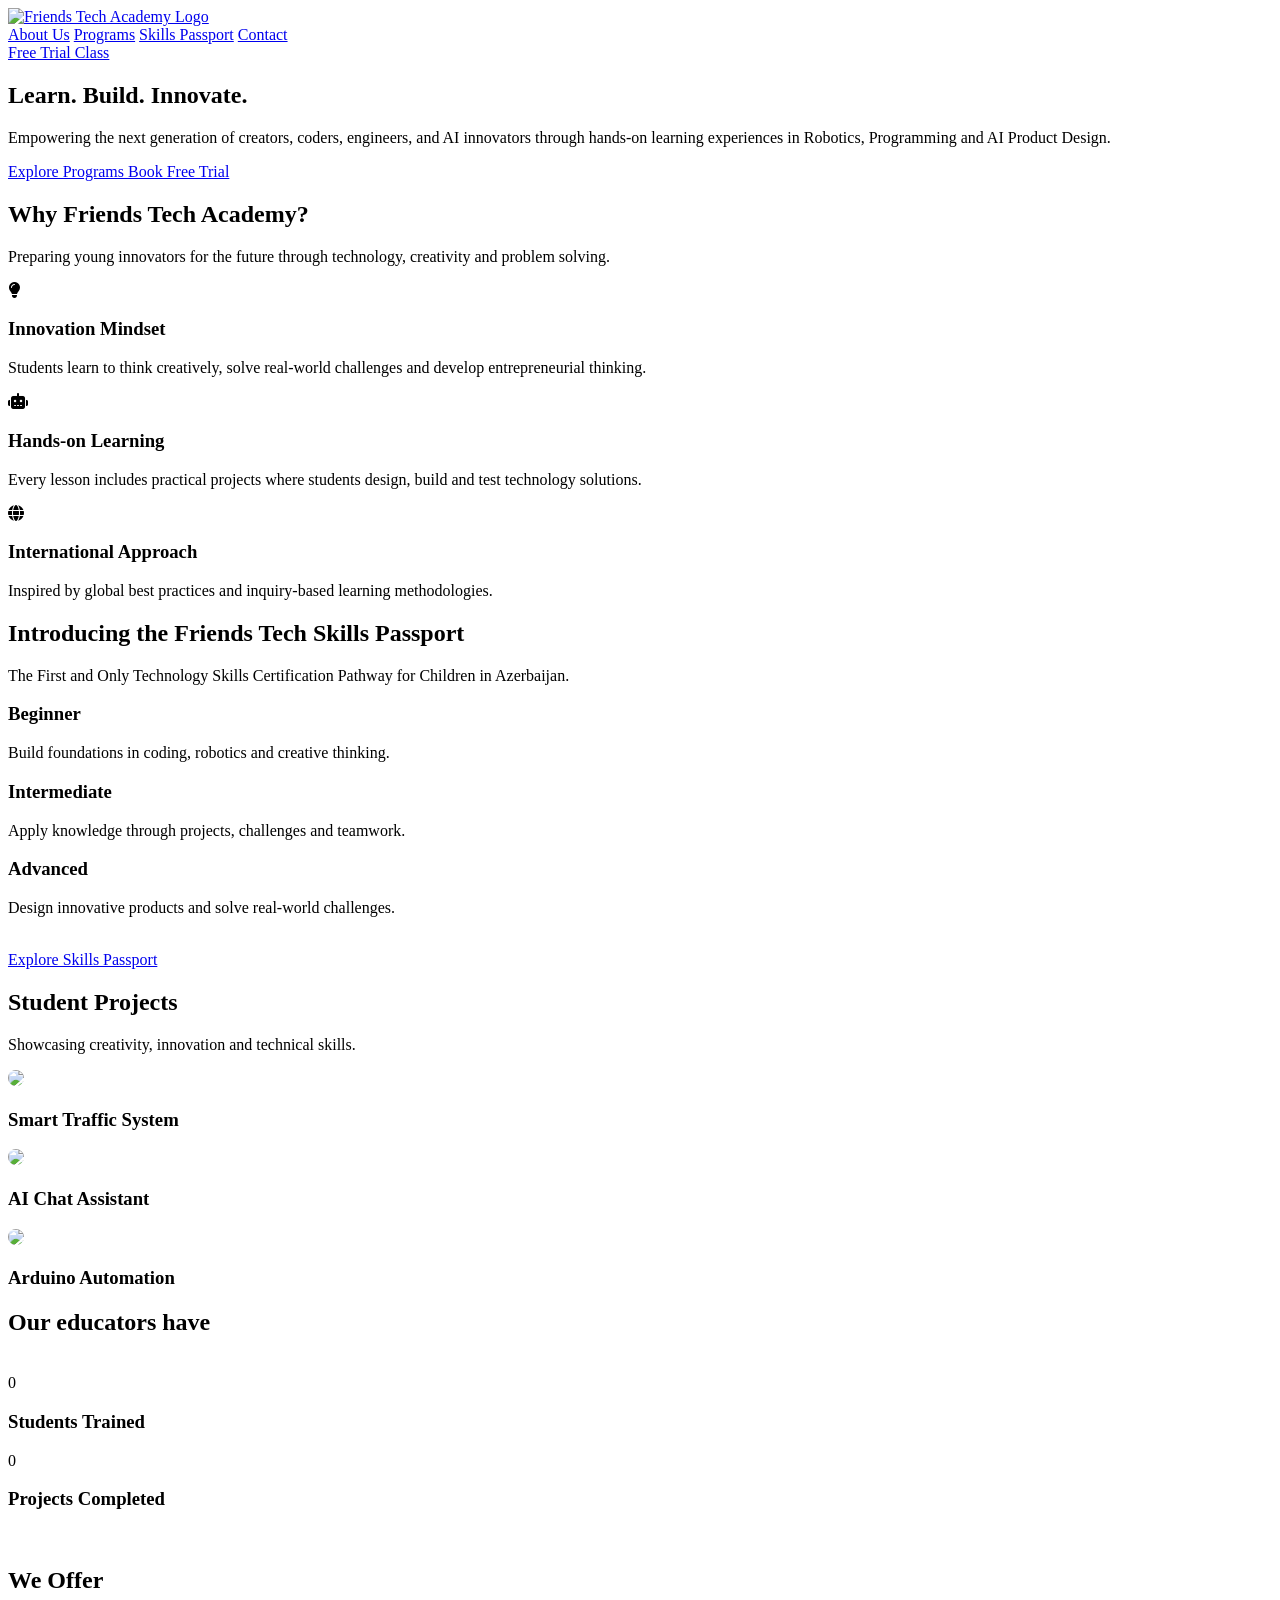
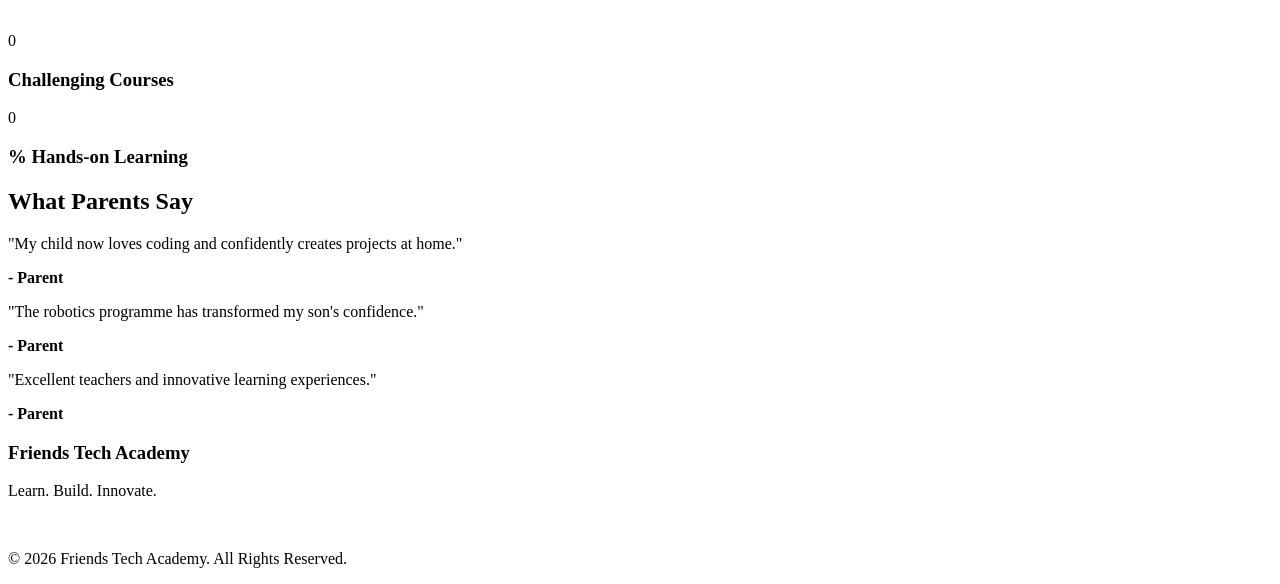
==== index.html @ 00c4d1c6 "Upload Friends Tech Academy website" ====
<!DOCTYPE html>
<html lang="en">

<head>

    <meta charset="UTF-8">
    <meta name="viewport" content="width=device-width, initial-scale=1.0">

    <title>Friends Tech Academy | Learn. Build. Innovate.</title>

    <link rel="stylesheet" href="styles.css">

    <!-- Google Font -->
    <link href="https://fonts.googleapis.com/css2?family=Poppins:wght@300;400;500;600;700&display=swap" rel="stylesheet">

    <!-- Font Awesome -->
    <link rel="stylesheet"
        href="https://cdnjs.cloudflare.com/ajax/libs/font-awesome/6.5.1/css/all.min.css">

</head>

<body>

    <!-- ==========================
         NAVIGATION
    =========================== -->

  <nav>

    <div class="nav-container">

        <div class="logo">

            <a href="index.html">
                <img src="logo2.png"
                     alt="Friends Tech Academy Logo">
            </a>

        </div>

        <div class="nav-links">

            <a href="Aboutus.html">About Us</a>
            <a href="programs.html">Programs</a>
            <a href="passport.html">Skills Passport</a>
            <a href="contact.html">Contact</a>

        </div>

        <a href="contact.html" class="btn">
            Free Trial Class
        </a>

    </div>

</nav>

    <!-- ==========================
         HERO SECTION
    =========================== -->

    <section class="hero" id="home">

        <div class="hero-content reveal">

            <h1>
                Learn. Build.
                <span>Innovate.</span>
            </h1>

            <p>

                Empowering the next generation of creators,
                coders, engineers, and AI innovators through
                hands-on learning experiences in Robotics,
                Programming and AI Product Design.

            </p>

            <div class="hero-buttons">

                <a href="programs.html" class="btn">
                    Explore Programs
                </a>

                <a href="contact.HTML" class="btn">
                    Book Free Trial
                </a>

            </div>

        </div>

    </section>

    <!-- ==========================
         ABOUT
    =========================== -->

    <section id="about">

        <div class="section-title reveal">

            <h2>Why Friends Tech Academy?</h2>

            <p>
                Preparing young innovators for the future through
                technology, creativity and problem solving.
            </p>

        </div>

        <div class="program-grid">

            <div class="program-card reveal">

                <i class="fas fa-lightbulb"></i>

                <h3>Innovation Mindset</h3>

                <p>
                    Students learn to think creatively,
                    solve real-world challenges and
                    develop entrepreneurial thinking.
                </p>

            </div>

            <div class="program-card reveal">

                <i class="fas fa-robot"></i>

                <h3>Hands-on Learning</h3>

                <p>
                    Every lesson includes practical projects
                    where students design, build and test
                    technology solutions.
                </p>

            </div>

            <div class="program-card reveal">

                <i class="fas fa-globe"></i>

                <h3>International Approach</h3>

                <p>
                    Inspired by global best practices and
                    inquiry-based learning methodologies.
                </p>

            </div>

        </div>

    </section>

    <!-- ==========================
         SKILLS PASSPORT
    =========================== -->

    <section class="passport" id="passport">

        <div class="section-title reveal">

            <h2>
                Introducing the Friends Tech Skills Passport
            </h2>

            <p>
                The First and Only Technology Skills Certification Pathway for Children in Azerbaijan.
            </p>

        </div>

        <div class="levels">

            <div class="level beginner reveal">

                <h3>Beginner</h3>

                <p>
                    Build foundations in coding,
                    robotics and creative thinking.
                </p>

            </div>

            <div class="level intermediate reveal">

                <h3>Intermediate</h3>

                <p>
                    Apply knowledge through projects,
                    challenges and teamwork.
                </p>

            </div>

            <div class="level advanced reveal">

                <h3>Advanced</h3>

                <p>
                    Design innovative products and
                    solve real-world challenges.
                </p>

            </div>

        </div>
        <br>
         <a href="passport.html" class="btn">
                Explore Skills Passport
            </a>

    </section>

    <!-- ==========================
         PROJECTS
    =========================== -->

    <section id="projects">

        <div class="section-title reveal">

            <h2>Student Projects</h2>

            <p>
                Showcasing creativity, innovation and
                technical skills.
            </p>

        </div>

        <div class="program-grid">

            <div class="program-card reveal">

                <img src="project1.jpg"
                    width="100%"
                    style="border-radius:15px;">

                <h3>Smart Traffic System</h3>

            </div>

            <div class="program-card reveal">

                <img src="project2.jpg"
                    width="100%"
                    style="border-radius:15px;">

                <h3>AI Chat Assistant</h3>

            </div>

            <div class="program-card reveal">

                <img src="project3.jpg"
                    width="100%"
                    style="border-radius:15px;">

                <h3>Arduino Automation</h3>

            </div>

        </div>

    </section>

    <!-- ==========================
         STATS
    =========================== -->

    <section class="stats">

        <div class="stats-grid">
            <div class="section-title reveal">

            <h2>Our educators have</h2> <br>

        </div>

            <div>

                <div class="counter"
                    data-target="500">0</div>

                <h3>Students Trained</h3>

            </div>

            <div>

                <div class="counter"
                    data-target="150">0</div>

                <h3>Projects Completed</h3>

            </div>
        </div><br>

        <div class="stats-grid">
            <div class="section-title reveal">

            <h2>We Offer</h2> <br>

        </div>

            <div>

                <div class="counter"
                    data-target="24">0</div>

                <h3>Challenging Courses</h3>

            </div>

            <div>

                <div class="counter"
                    data-target="100">0</div>

                <h3>% Hands-on Learning</h3>

            </div>

        </div>

    </section>

    <!-- ==========================
         TESTIMONIALS
    =========================== -->

    <section>

        <div class="section-title reveal">

            <h2>What Parents Say</h2>

        </div>

        <div class="program-grid">

            <div class="testimonial reveal">

                <p>
                    "My child now loves coding and
                    confidently creates projects at home."
                </p>

                <strong>- Parent</strong>

            </div>

            <div class="testimonial reveal">

                <p>
                    "The robotics programme has
                    transformed my son's confidence."
                </p>

                <strong>- Parent</strong>

            </div>

            <div class="testimonial reveal">

                <p>
                    "Excellent teachers and innovative
                    learning experiences."
                </p>

                <strong>- Parent</strong>

            </div>

        </div>

    </section>

    <!-- ==========================
         FOOTER
    =========================== -->

    <footer>

        <h3>Friends Tech Academy</h3>

        <p>
            Learn. Build. Innovate.
        </p>

        <br>

        <p>
            © 2026 Friends Tech Academy.
            All Rights Reserved.
        </p>

    </footer>

    <script src="scripts.js"></script>

</body>

</html>
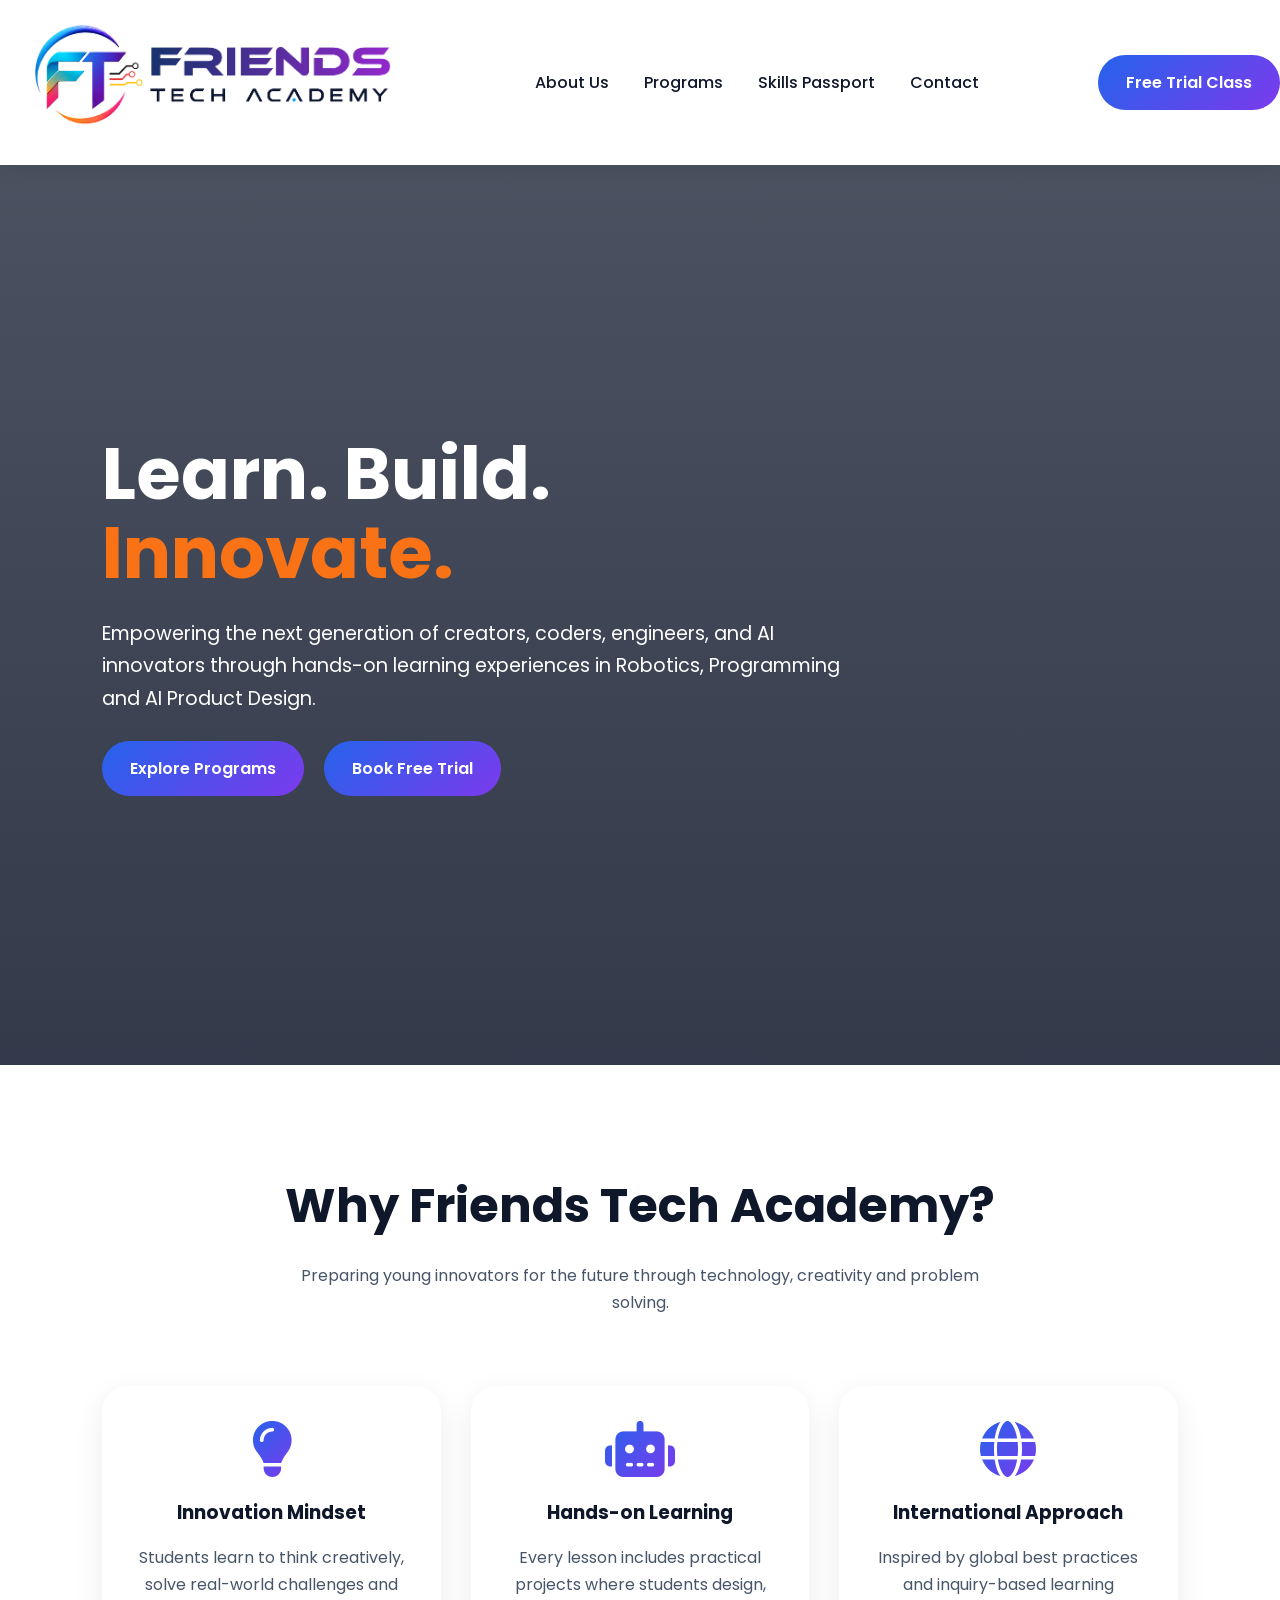
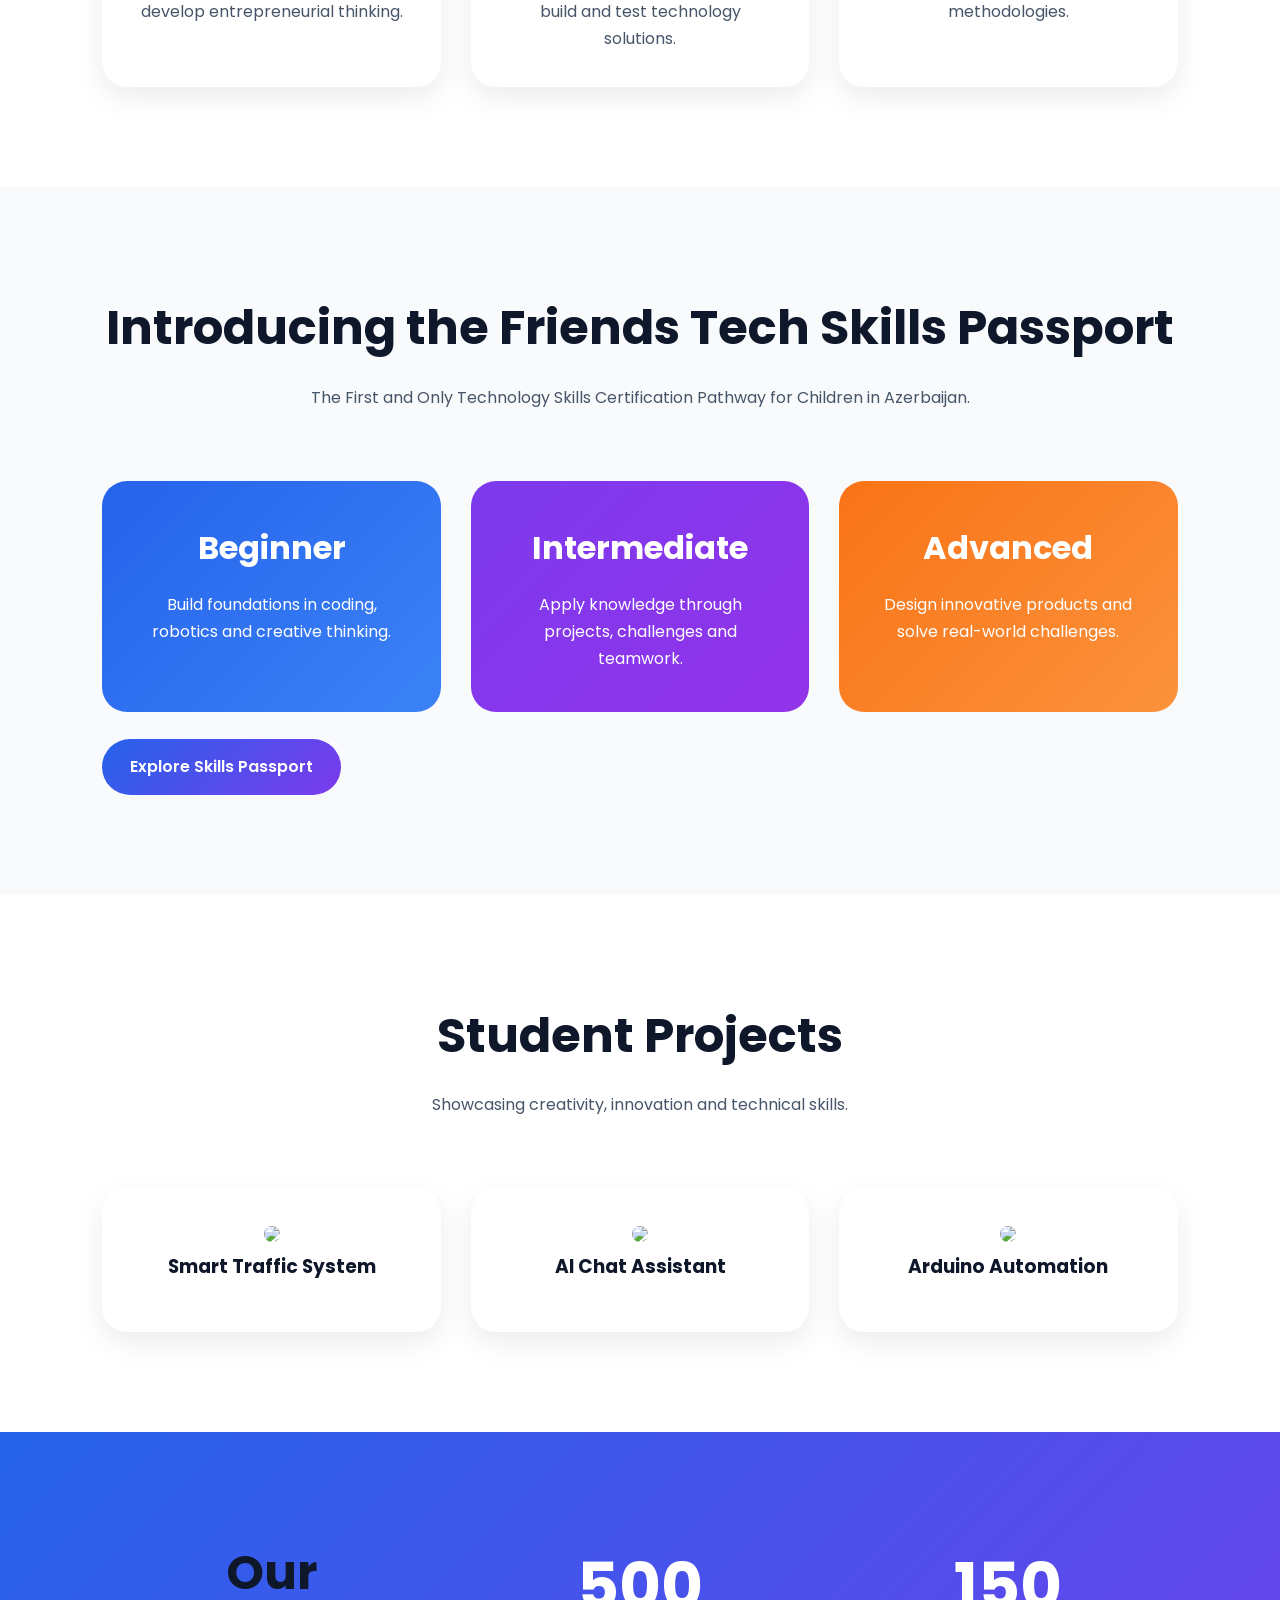
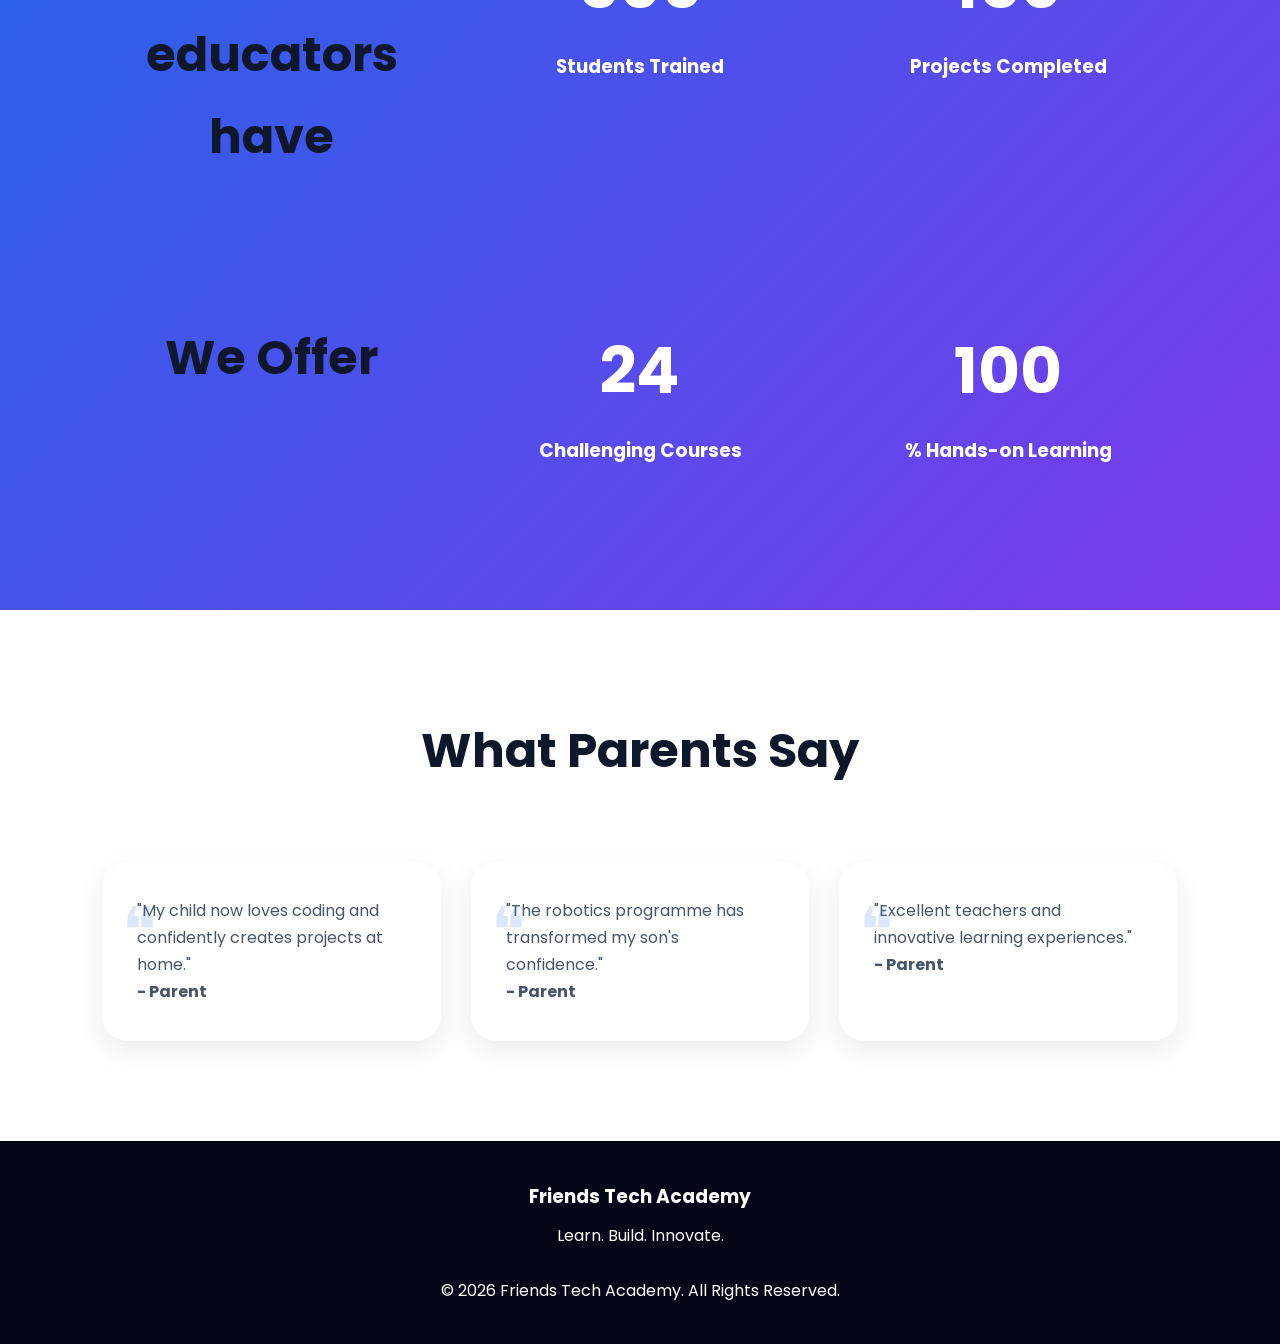
==== commit b2710123: "Replace logo image source in index.html" ====
--- a/index.html
+++ b/index.html
@@ -32,7 +32,7 @@
         <div class="logo">
 
             <a href="index.html">
-                <img src="logo2.png"
+                <img src="logo.png"
                      alt="Friends Tech Academy Logo">
             </a>
 
--- a/styles.css
+++ b/styles.css
@@ -0,0 +1,832 @@
+/* =====================================
+   FRIENDS TECH ACADEMY
+   MASTER STYLESHEET
+===================================== */
+
+/* =====================================
+   ROOT VARIABLES
+===================================== */
+:root {
+    --primary: #2563eb;
+    --secondary: #7c3aed;
+    --accent: #f97316;
+    --dark: #0f172a;
+    --dark-light: #1e293b;
+    --text: #475569;
+    --light: #f8fafc;
+    --white: #ffffff;
+    --shadow: 0 10px 30px rgba(0, 0, 0, .08);
+}
+
+/* =====================================
+   GLOBAL RESET & BASE
+===================================== */
+* {
+    margin: 0;
+    padding: 0;
+    box-sizing: border-box;
+}
+
+html {
+    scroll-behavior: smooth;
+}
+
+body {
+    font-family: 'Poppins', sans-serif;
+    background: var(--white);
+    color: var(--text);
+    overflow-x: hidden;
+    line-height: 1.7;
+}
+
+img {
+    max-width: 100%;
+}
+
+a {
+    text-decoration: none;
+}
+
+ul {
+    list-style: none;
+}
+
+section {
+    padding: 100px 8%;
+}
+
+/* =====================================
+   SCROLLBAR
+===================================== */
+::-webkit-scrollbar {
+    width: 10px;
+}
+
+::-webkit-scrollbar-thumb {
+    background: linear-gradient(var(--primary), var(--secondary));
+    border-radius: 10px;
+}
+
+/* =====================================
+   REUSABLE COMPONENTS
+===================================== */
+.btn {
+    display: inline-block;
+    padding: 14px 28px;
+    border-radius: 50px;
+    background: linear-gradient(135deg, var(--primary), var(--secondary));
+    color: white;
+    font-weight: 600;
+    transition: .3s;
+}
+
+.btn:hover {
+    transform: translateY(-4px);
+    box-shadow: 0 10px 25px rgba(37, 99, 235, .35);
+}
+
+.section-title {
+    text-align: center;
+    margin-bottom: 70px;
+}
+
+.section-title h2 {
+    font-size: 3rem;
+    color: var(--dark);
+    margin-bottom: 15px;
+}
+
+.section-title p {
+    max-width: 700px;
+    margin: auto;
+}
+
+/* =====================================
+   REVEAL ANIMATION
+===================================== */
+.reveal {
+    opacity: 0;
+    transform: translateY(50px);
+    transition: all .8s ease;
+}
+
+.reveal.active {
+    opacity: 1;
+    transform: translateY(0);
+}
+
+@keyframes float {
+    0% { transform: translateY(0px); }
+    50% { transform: translateY(-10px); }
+    100% { transform: translateY(0px); }
+}
+
+/* =====================================
+   NAVBAR
+===================================== */
+nav{
+
+    position:sticky;
+
+    top:0;
+
+    z-index:700;
+
+    background:white;
+
+    box-shadow:
+    0 4px 20px rgba(0,0,0,.08);
+
+}
+
+nav.scrolled {
+    background: rgba(255, 255, 255, .95);
+    backdrop-filter: blur(15px);
+    box-shadow: 0 5px 25px rgba(0, 0, 0, .08);
+}
+
+.nav-container {
+    display: flex;
+    justify-content: space-between;
+    align-items: center;
+}
+
+.logo {
+    display: flex;
+    align-items: center;
+    font-size: 1.8rem;
+    font-weight: 700;
+    color: var(--secondary);
+}
+
+.logo img {
+    height: 150px;
+    width: auto;
+    transition: .3s ease;
+}
+
+.logo img:hover {
+    transform: scale(1.05);
+}
+
+.nav-links {
+    display: flex;
+    gap: 35px;
+}
+
+.nav-links a {
+    color: var(--dark);
+    font-weight: 500;
+    transition: .3s;
+}
+
+.nav-links a:hover {
+    color: var(--primary);
+}
+
+/* =====================================
+   HERO SECTION
+===================================== */
+.hero {
+    min-height: 100vh;
+    display: flex;
+    align-items: center;
+    padding: 120px 8%;
+    background: linear-gradient(rgba(15, 23, 42, .75), rgba(15, 23, 42, .85)), url(hero.jpg);
+    background-size: cover;
+    background-position: center;
+    color: white;
+}
+
+.hero-content {
+    max-width: 750px;
+}
+
+.hero h1 {
+    font-size: 4.5rem;
+    line-height: 1.1;
+}
+
+.hero h1 span {
+    color: var(--accent);
+}
+
+.hero p {
+    margin: 25px 0;
+    font-size: 1.2rem;
+}
+
+.hero-buttons {
+    display: flex;
+    gap: 20px;
+    flex-wrap: wrap;
+}
+
+/* =====================================
+   ABOUT PAGE
+===================================== */
+.about-hero {
+    min-height: 60vh;
+}
+
+.about-content {
+    max-width: 1000px;
+    margin: auto;
+}
+
+.about-text {
+    font-size: 18px;
+    line-height: 2;
+}
+
+/* =====================================
+   MISSION SECTION
+===================================== */
+#mission {
+    background: #f8fafc;
+}
+
+#mission .program-card {
+    min-height: 350px;
+}
+
+.mission-grid {
+    display: grid;
+    grid-template-columns: repeat(2, 1fr);
+    gap: 35px;
+    max-width: 1200px;
+    margin: auto;
+}
+
+.mission-card {
+    background: white;
+    border-radius: 25px;
+    padding: 40px;
+    text-align: center;
+    box-shadow: 0 10px 30px rgba(0, 0, 0, .08);
+    transition: .3s;
+}
+
+.mission-card:hover {
+    transform: translateY(-8px);
+    box-shadow: 0 20px 40px rgba(37, 99, 235, .15);
+}
+
+.mission-icon {
+    width: 90px;
+    height: 90px;
+    margin: 0 auto 25px;
+    border-radius: 50%;
+    display: flex;
+    align-items: center;
+    justify-content: center;
+    background: linear-gradient(135deg, #2563eb, #7c3aed);
+    color: white;
+    font-size: 2.5rem;
+}
+
+.mission-card h3 {
+    margin-bottom: 15px;
+    color: #0f172a;
+    font-size: 1.5rem;
+}
+
+.mission-card p {
+    line-height: 1.8;
+    color: #475569;
+}
+
+/* =====================================
+   PROGRAM CARDS
+===================================== */
+.program-grid {
+    display: grid;
+    grid-template-columns: repeat(auto-fit, minmax(300px, 1fr));
+    gap: 30px;
+}
+
+.program-card {
+    background: white;
+    padding: 35px;
+    border-radius: 25px;
+    box-shadow: var(--shadow);
+    transition: .4s;
+    text-align: center;
+}
+
+.program-card:hover {
+    transform: translateY(-10px);
+}
+
+.program-card i {
+    font-size: 3.5rem;
+    margin-bottom: 20px;
+    background: linear-gradient(135deg, var(--primary), var(--secondary));
+    -webkit-background-clip: text;
+    -webkit-text-fill-color: transparent;
+}
+
+.program-card h3 {
+    margin-bottom: 15px;
+    color: var(--dark);
+}
+
+/* =====================================
+   PROGRAM GALLERY
+===================================== */
+.program-gallery {
+    display: grid;
+    grid-template-columns: repeat(auto-fit, minmax(320px, 1fr));
+    gap: 30px;
+    max-width: 1400px;
+    margin: auto;
+}
+
+.program-item {
+    position: relative;
+    overflow: hidden;
+    border-radius: 25px;
+    height: 350px;
+    box-shadow: 0 15px 40px rgba(0, 0, 0, .12);
+    transition: .4s;
+}
+
+.program-item:hover {
+    transform: translateY(-10px);
+}
+
+.program-item img {
+    width: 100%;
+    height: 100%;
+    object-fit: cover;
+    transition: .6s;
+}
+
+.program-item:hover img {
+    transform: scale(1.08);
+}
+
+.overlay {
+    position: absolute;
+    inset: 0;
+    background: linear-gradient(rgba(15, 23, 42, .2), rgba(15, 23, 42, .95));
+    color: white;
+    display: flex;
+    flex-direction: column;
+    justify-content: flex-end;
+    padding: 35px;
+    opacity: 0;
+    transition: .4s;
+}
+
+.program-item:hover .overlay {
+    opacity: 1;
+}
+
+.overlay h3 {
+    font-size: 1.8rem;
+    margin-bottom: 12px;
+}
+
+.overlay p {
+    line-height: 1.8;
+}
+
+/* =====================================
+   SKILLS PASSPORT
+===================================== */
+.passport {
+    background: var(--light);
+}
+
+.passport-hero {
+    min-height: 70vh;
+    display: flex;
+    align-items: center;
+    justify-content: center;
+    text-align: center;
+    background: linear-gradient(135deg, #2563eb, #7c3aed);
+    color: white;
+    padding: 120px 8%;
+}
+
+.passport-tag {
+    background: white;
+    color: #7c3aed;
+    padding: 10px 18px;
+    border-radius: 30px;
+    font-weight: 600;
+}
+
+.passport-hero h1 {
+    font-size: 4rem;
+    margin: 20px 0;
+}
+
+.passport-intro {
+    display: grid;
+    grid-template-columns: repeat(auto-fit, minmax(280px, 1fr));
+    gap: 30px;
+}
+
+.intro-card {
+    background: white;
+    padding: 35px;
+    border-radius: 25px;
+    text-align: center;
+    box-shadow: 0 10px 30px rgba(0, 0, 0, .08);
+}
+
+.intro-card i {
+    font-size: 3rem;
+    color: #7c3aed;
+    margin-bottom: 20px;
+}
+
+/* Passport Levels */
+.levels {
+    display: grid;
+    grid-template-columns: repeat(auto-fit, minmax(280px, 1fr));
+    gap: 30px;
+}
+
+.level {
+    padding: 40px;
+    border-radius: 25px;
+    color: white;
+    text-align: center;
+    transition: .4s;
+}
+
+.level:hover {
+    transform: translateY(-8px);
+}
+
+.beginner {
+    background: linear-gradient(135deg, #2563eb, #3b82f6);
+}
+
+.intermediate {
+    background: linear-gradient(135deg, #7c3aed, #9333ea);
+}
+
+.advanced {
+    background: linear-gradient(135deg, #f97316, #fb923c);
+}
+
+.level h3 {
+    font-size: 2rem;
+    margin-bottom: 15px;
+}
+
+/* Passport Process */
+.passport-preview {
+    display: grid;
+    grid-template-columns: repeat(auto-fit, minmax(280px, 1fr));
+    gap: 30px;
+}
+
+.passport-book {
+    background: white;
+    padding: 35px;
+    border-radius: 25px;
+    text-align: center;
+    box-shadow: 0 10px 30px rgba(0, 0, 0, .08);
+}
+
+.passport-book img {
+    width: 100%;
+    border-radius: 15px;
+    margin-bottom: 20px;
+}
+
+.process-grid {
+    display: grid;
+    grid-template-columns: repeat(auto-fit, minmax(280px, 1fr));
+    gap: 30px;
+}
+
+.process-step {
+    background: white;
+    padding: 35px;
+    border-radius: 25px;
+    text-align: center;
+    box-shadow: 0 10px 30px rgba(0, 0, 0, .08);
+}
+
+.process-step span {
+    width: 60px;
+    height: 60px;
+    display: flex;
+    align-items: center;
+    justify-content: center;
+    margin: auto auto 20px;
+    border-radius: 50%;
+    background: #7c3aed;
+    color: white;
+    font-size: 1.5rem;
+    font-weight: 700;
+}
+
+.passport-cta {
+    text-align: center;
+    background: linear-gradient(135deg, #2563eb, #7c3aed);
+    color: white;
+}
+
+/* =====================================
+   TEACHERS SECTION
+===================================== */
+.teacher-grid {
+    display: grid;
+    grid-template-columns: repeat(2, 1fr);
+    gap: 40px;
+    max-width: 1300px;
+    margin: auto;
+}
+
+.teacher-card {
+    display: flex;
+    gap: 25px;
+    align-items: center;
+    background: white;
+    border-radius: 25px;
+    padding: 30px;
+    box-shadow: var(--shadow);
+    transition: .4s;
+}
+
+.teacher-card:hover {
+    transform: translateY(-8px);
+}
+
+.teacher-card img {
+    width: 180px;
+    height: 180px;
+    object-fit: cover;
+    border-radius: 20px;
+}
+
+.teacher-info h3 {
+    color: var(--secondary);
+    margin-bottom: 5px;
+}
+
+.teacher-info h4 {
+    color: #64748b;
+    margin-bottom: 15px;
+}
+
+/* =====================================
+   PROJECTS SECTION
+===================================== */
+.project-card {
+    overflow: hidden;
+}
+
+.project-card img {
+    border-radius: 20px;
+    margin-bottom: 20px;
+}
+
+/* =====================================
+   STATS SECTION
+===================================== */
+.stats {
+    background: linear-gradient(135deg, var(--primary), var(--secondary));
+    color: white;
+}
+
+.stats-grid {
+    display: grid;
+    grid-template-columns: repeat(auto-fit, minmax(220px, 1fr));
+    gap: 30px;
+    text-align: center;
+}
+
+.counter {
+    font-size: 4rem;
+    font-weight: 700;
+}
+
+.stats h3 {
+    margin-top: 10px;
+}
+
+/* =====================================
+   TESTIMONIALS SECTION
+===================================== */
+.testimonial {
+    background: white;
+    border-radius: 25px;
+    padding: 35px;
+    box-shadow: var(--shadow);
+    position: relative;
+}
+
+.testimonial::before {
+    content: "❝";
+    font-size: 4rem;
+    color: var(--primary);
+    opacity: .15;
+    position: absolute;
+    top: 15px;
+    left: 20px;
+}
+
+/* =====================================
+   CONTACT SECTION
+===================================== */
+.contact {
+    background: var(--dark);
+    color: white;
+}
+
+.contact h2 {
+    color: white;
+}
+
+.contact form {
+    max-width: 800px;
+    margin: auto;
+}
+
+.contact input,
+.contact textarea {
+    width: 100%;
+    padding: 16px;
+    margin-bottom: 20px;
+    border: none;
+    border-radius: 12px;
+    font-size: 16px;
+}
+
+.contact textarea {
+    resize: none;
+}
+
+.contact button {
+    width: 100%;
+    border: none;
+    cursor: pointer;
+}
+
+/* =====================================
+   CONTACT INFO SECTION
+===================================== */
+.contact-info-section {
+    background: linear-gradient(135deg, #f8fafc, #eef2ff);
+    padding: 100px 8%;
+}
+
+.contact-info-grid {
+    display: grid;
+    grid-template-columns: repeat(4, 1fr);
+    gap: 30px;
+    max-width: 1300px;
+    margin: auto;
+}
+
+.contact-info-card {
+    background: rgba(255, 255, 255, 0.8);
+    backdrop-filter: blur(15px);
+    border: 1px solid rgba(255, 255, 255, 0.4);
+    border-radius: 25px;
+    padding: 40px 25px;
+    text-align: center;
+    transition: 0.4s ease;
+    box-shadow: 0 15px 35px rgba(0, 0, 0, .08);
+}
+
+.contact-info-card:hover {
+    transform: translateY(-12px);
+    box-shadow: 0 25px 50px rgba(37, 99, 235, .15);
+}
+
+.contact-icon {
+    width: 90px;
+    height: 90px;
+    margin: 0 auto 25px;
+    border-radius: 50%;
+    display: flex;
+    justify-content: center;
+    align-items: center;
+    background: linear-gradient(135deg, #2563eb, #7c3aed);
+    color: white;
+    font-size: 2rem;
+}
+
+.contact-info-card h3 {
+    color: #0f172a;
+    margin-bottom: 12px;
+    font-size: 1.3rem;
+}
+
+.contact-info-card a {
+    color: #475569;
+    font-weight: 500;
+    transition: .3s;
+}
+
+.contact-info-card a:hover {
+    color: #2563eb;
+}
+
+/* =====================================
+   FOOTER
+===================================== */
+footer {
+    background: #020617;
+    color: white;
+    text-align: center;
+    padding: 40px;
+}
+
+footer h3 {
+    color: white;
+    margin-bottom: 10px;
+}
+
+/* =====================================
+   RESPONSIVE DESIGN
+===================================== */
+
+/* Tablet */
+@media (max-width: 992px) {
+    .hero h1 {
+        font-size: 3.5rem;
+    }
+
+    .teacher-grid {
+        grid-template-columns: 1fr;
+    }
+
+    .contact-info-grid {
+        grid-template-columns: repeat(2, 1fr);
+    }
+}
+
+/* Mobile Large */
+@media (max-width: 768px) {
+    .nav-links {
+        display: none;
+    }
+
+    .hero {
+        text-align: center;
+    }
+
+    .hero h1 {
+        font-size: 2.8rem;
+    }
+
+    .hero-buttons {
+        justify-content: center;
+    }
+
+    .section-title h2 {
+        font-size: 2.2rem;
+    }
+
+    .teacher-card {
+        flex-direction: column;
+        text-align: center;
+    }
+
+    .teacher-card img {
+        width: 160px;
+        height: 160px;
+    }
+
+    .counter {
+        font-size: 3rem;
+    }
+
+    .mission-grid {
+        grid-template-columns: 1fr;
+    }
+
+    .contact-info-grid {
+        grid-template-columns: 1fr;
+    }
+}
+
+/* Mobile Small */
+@media (max-width: 480px) {
+    section {
+        padding: 80px 6%;
+    }
+
+    .hero h1 {
+        font-size: 2.3rem;
+    }
+
+    .logo {
+        font-size: 1.4rem;
+    }
+
+    .btn {
+        width: 100%;
+        text-align: center;
+    }
+}
